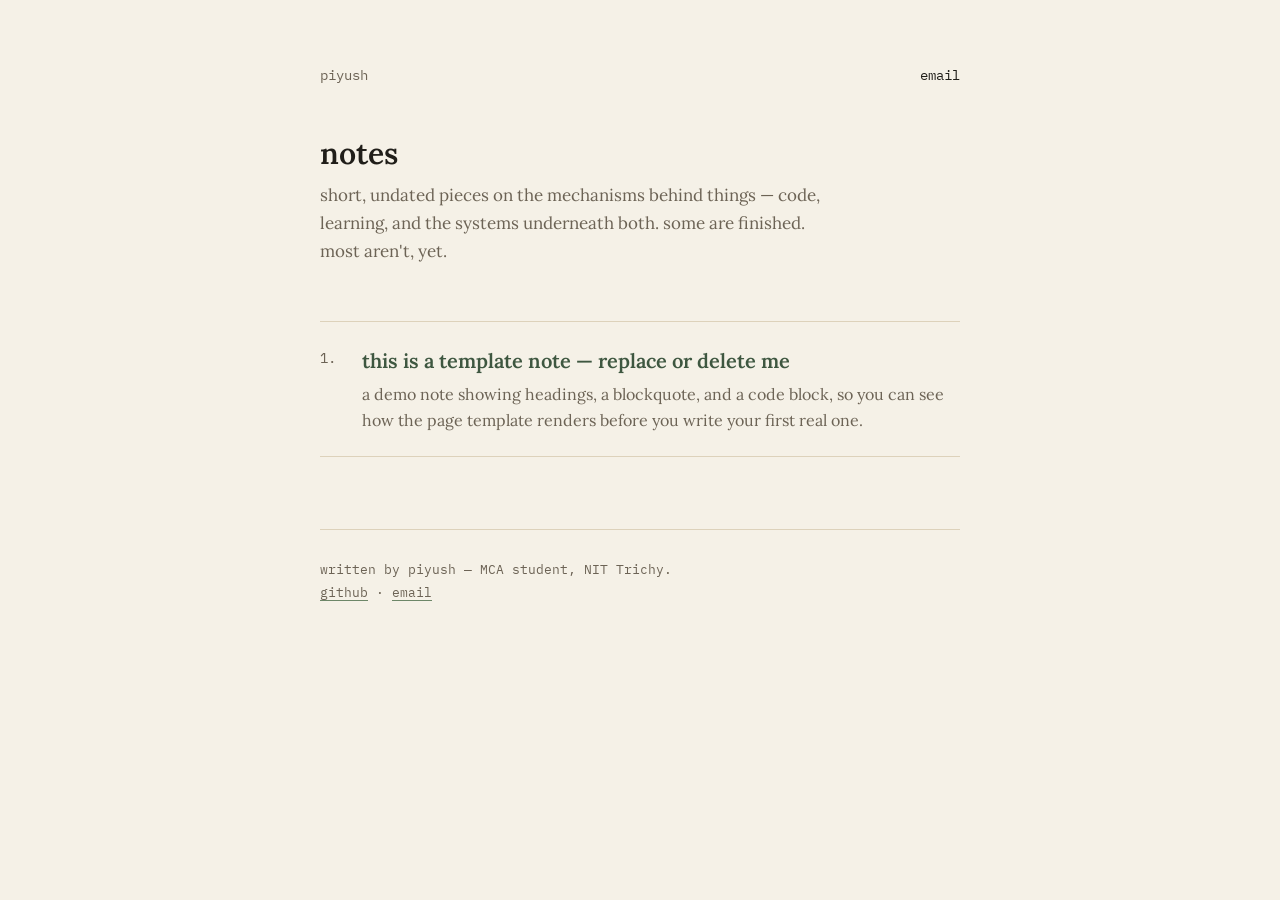
==== index.html @ 85c4b826 "Add files via upload" ====
<!doctype html>
<html lang="en">
<head>
<meta charset="utf-8">
<meta name="viewport" content="width=device-width, initial-scale=1, viewport-fit=cover">
<title>piyush — notes</title>
<meta name="description" content="notes on systems, code, and why things work the way they do.">

<meta property="og:title" content="piyush — notes">
<meta property="og:description" content="notes on systems, code, and why things work the way they do.">
<meta property="og:type" content="website">
<meta name="twitter:card" content="summary">

<link rel="icon" href="data:image/svg+xml,<svg xmlns=%22http://www.w3.org/2000/svg%22 viewBox=%220 0 100 100%22><rect width=%22100%22 height=%22100%22 rx=%2218%22 fill=%22%233e5740%22/><text x=%2250%22 y=%2268%22 font-size=%2260%22 font-family=%22Georgia,serif%22 fill=%22%23f5f1e7%22 text-anchor=%22middle%22>p</text></svg>">
<link rel="stylesheet" href="style.css">
</head>
<body>
<div class="wrap">

  <nav class="site-nav">
    <span>piyush</span>
    <a href="mailto:you@example.com">email</a>
  </nav>

  <h1>notes</h1>
  <p class="tagline">short, undated pieces on the mechanisms behind things — code, learning, and the systems underneath both. some are finished. most aren't, yet.</p>

  <ol class="note-list">
    <li class="note-item">
      <span class="note-num">1.</span>
      <div>
        <h2 class="note-title"><a href="notes/example-note/">this is a template note — replace or delete me</a></h2>
        <p class="note-desc">a demo note showing headings, a blockquote, and a code block, so you can see how the page template renders before you write your first real one.</p>
      </div>
    </li>
  </ol>

  <footer>
    written by piyush — MCA student, NIT Trichy.<br>
    <a href="https://github.com/YOUR-USERNAME">github</a> · <a href="mailto:you@example.com">email</a>
  </footer>

</div>
</body>
</html>
---- style.css ----
@import url('https://fonts.googleapis.com/css2?family=Lora:ital,wght@0,400;0,500;0,600;1,400&family=IBM+Plex+Mono:wght@400;500&display=swap');

:root {
  --bg: #f5f1e7;
  --bg-raised: #efe8d8;
  --ink: #201e19;
  --ink-soft: #6c6355;
  --line: #ddd2bb;
  --accent: #3e5740;
  --accent-soft: #6d8768;
  --serif: 'Lora', Georgia, 'Times New Roman', serif;
  --mono: 'IBM Plex Mono', ui-monospace, SFMono-Regular, Menlo, monospace;
  --max-w: 640px;
}

* { box-sizing: border-box; }

html {
  scroll-padding-top: env(safe-area-inset-top, 0px);
}

body {
  margin: 0;
  background: var(--bg);
  color: var(--ink);
  font-family: var(--serif);
  font-size: 18px;
  line-height: 1.65;
  padding: env(safe-area-inset-top, 0px) 24px env(safe-area-inset-bottom, 24px);
  -webkit-font-smoothing: antialiased;
}

.wrap {
  max-width: var(--max-w);
  margin: 0 auto;
  padding-top: 64px;
}

a {
  color: var(--accent);
  text-decoration-color: var(--accent-soft);
  text-underline-offset: 3px;
}

a:hover { text-decoration-color: var(--accent); }

.site-nav {
  display: flex;
  justify-content: space-between;
  align-items: baseline;
  font-family: var(--mono);
  font-size: 14px;
  color: var(--ink-soft);
  margin-bottom: 48px;
}

.site-nav a { color: var(--ink); text-decoration: none; }
.site-nav a:hover { color: var(--accent); }

h1 {
  font-size: 30px;
  font-weight: 600;
  line-height: 1.25;
  margin: 0 0 8px;
}

.tagline {
  color: var(--ink-soft);
  font-size: 17px;
  margin: 0 0 56px;
  max-width: 46ch;
}

.note-list {
  list-style: none;
  margin: 0;
  padding: 0;
}

.note-item {
  display: grid;
  grid-template-columns: 28px 1fr;
  gap: 4px 14px;
  padding: 22px 0;
  border-top: 1px solid var(--line);
}

.note-item:last-child { border-bottom: 1px solid var(--line); }

.note-num {
  font-family: var(--mono);
  font-size: 14px;
  color: var(--ink-soft);
  padding-top: 3px;
}

.note-title {
  font-size: 20px;
  font-weight: 600;
  margin: 0;
}

.note-title a { text-decoration: none; }
.note-title a:hover { text-decoration: underline; }

.note-desc {
  grid-column: 2;
  color: var(--ink-soft);
  font-size: 16px;
  margin: 4px 0 0;
}

footer {
  border-top: 1px solid var(--line);
  margin-top: 72px;
  padding: 28px 0 48px;
  font-family: var(--mono);
  font-size: 13px;
  color: var(--ink-soft);
  line-height: 1.8;
}

footer a { color: var(--ink-soft); }

/* single note page */
.back {
  display: inline-block;
  font-family: var(--mono);
  font-size: 14px;
  margin-bottom: 40px;
  text-decoration: none;
  color: var(--ink-soft);
}
.back:hover { color: var(--accent); }

.note-meta {
  font-family: var(--mono);
  font-size: 13px;
  color: var(--ink-soft);
  margin: 14px 0 40px;
}

article p { margin: 0 0 22px; }
article h2 { font-size: 22px; margin: 40px 0 14px; }
article h3 { font-size: 19px; margin: 32px 0 12px; }

article blockquote {
  margin: 28px 0;
  padding-left: 18px;
  border-left: 2px solid var(--accent-soft);
  color: var(--ink-soft);
  font-style: italic;
}

article code {
  font-family: var(--mono);
  font-size: 0.85em;
  background: var(--bg-raised);
  padding: 2px 5px;
  border-radius: 3px;
}

article pre {
  background: var(--bg-raised);
  padding: 16px 18px;
  border-radius: 6px;
  overflow-x: auto;
  margin: 28px 0;
}

article pre code { background: none; padding: 0; }

@media (max-width: 480px) {
  body { font-size: 17px; }
  .wrap { padding-top: 40px; }
  h1 { font-size: 26px; }
}
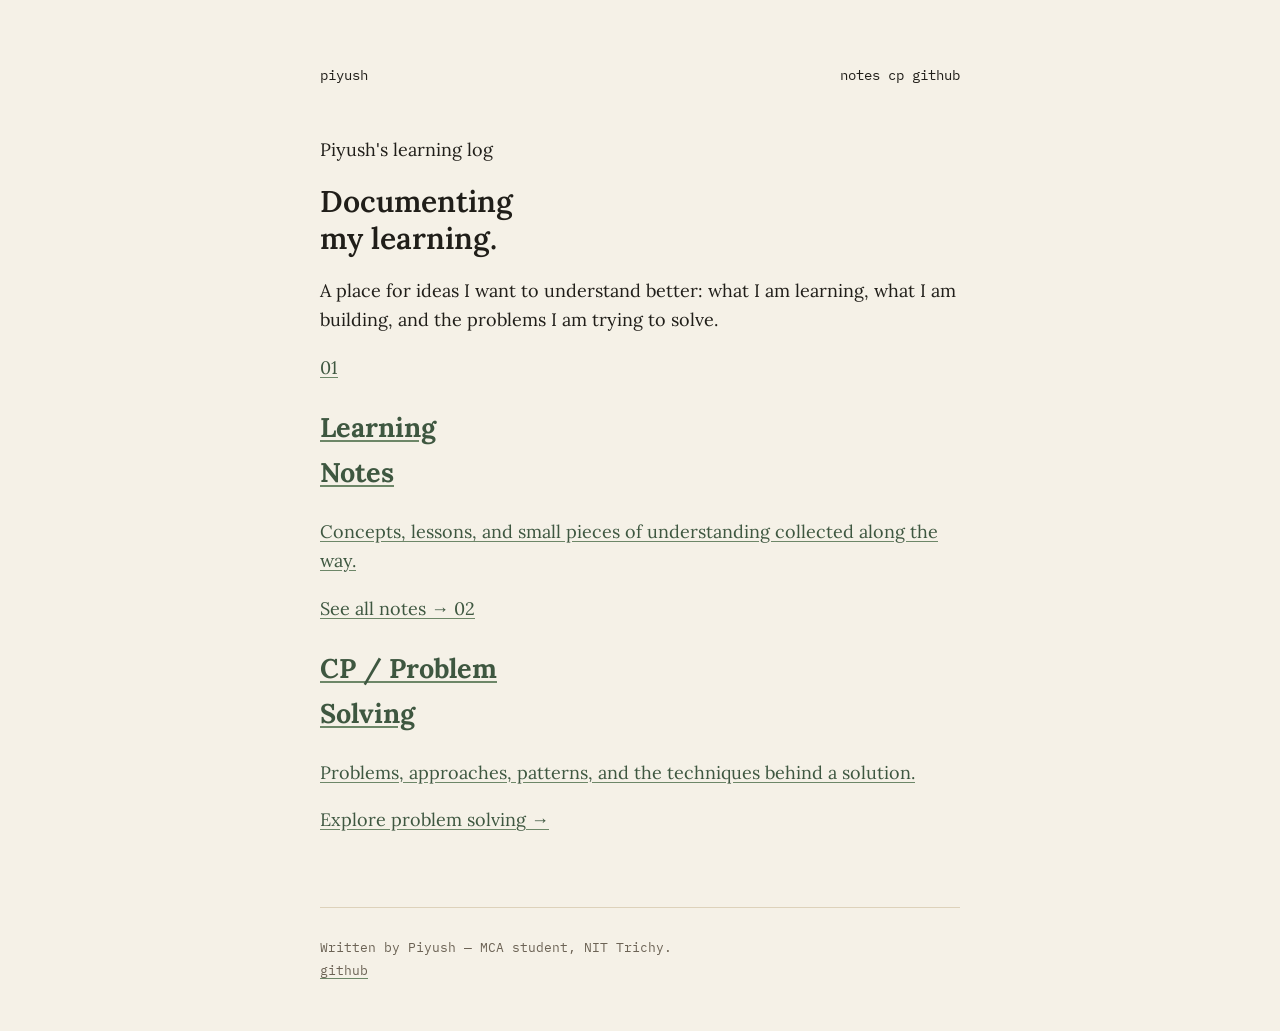
==== commit 45a78de3: "Revise index.html for personal learning documentation Updated the HTML structure and content to refl" ====
--- a/index.html
+++ b/index.html
@@ -1,45 +1,63 @@
 <!doctype html>
 <html lang="en">
 <head>
-<meta charset="utf-8">
-<meta name="viewport" content="width=device-width, initial-scale=1, viewport-fit=cover">
-<title>piyush — notes</title>
-<meta name="description" content="notes on systems, code, and why things work the way they do.">
+  <meta charset="utf-8">
+  <meta name="viewport" content="width=device-width, initial-scale=1, viewport-fit=cover">
+  <title>Piyush — Documenting My Learning</title>
+  <meta name="description" content="Piyush's learning notes and competitive-programming problem-solving journal.">
+  <link rel="stylesheet" href="style.css">
+</head>
 
-<meta property="og:title" content="piyush — notes">
-<meta property="og:description" content="notes on systems, code, and why things work the way they do.">
-<meta property="og:type" content="website">
-<meta name="twitter:card" content="summary">
+<body>
+  <div class="wrap">
+    <nav class="site-nav">
+      <a class="brand" href="./">piyush</a>
 
-<link rel="icon" href="data:image/svg+xml,<svg xmlns=%22http://www.w3.org/2000/svg%22 viewBox=%220 0 100 100%22><rect width=%22100%22 height=%22100%22 rx=%2218%22 fill=%22%233e5740%22/><text x=%2250%22 y=%2268%22 font-size=%2260%22 font-family=%22Georgia,serif%22 fill=%22%23f5f1e7%22 text-anchor=%22middle%22>p</text></svg>">
-<link rel="stylesheet" href="style.css">
-</head>
-<body>
-<div class="wrap">
+      <div class="nav-links">
+        <a href="notes/">notes</a>
+        <a href="cp/">cp</a>
+        <a href="https://github.com/piyushbuildss">github</a>
+      </div>
+    </nav>
 
-  <nav class="site-nav">
-    <span>piyush</span>
-    <a href="mailto:you@example.com">email</a>
-  </nav>
+    <main>
+      <p class="eyebrow">Piyush's learning log</p>
 
-  <h1>notes</h1>
-  <p class="tagline">short, undated pieces on the mechanisms behind things — code, learning, and the systems underneath both. some are finished. most aren't, yet.</p>
+      <h1 class="home-title">
+        Documenting<br>
+        my learning.
+      </h1>
 
-  <ol class="note-list">
-    <li class="note-item">
-      <span class="note-num">1.</span>
-      <div>
-        <h2 class="note-title"><a href="notes/example-note/">this is a template note — replace or delete me</a></h2>
-        <p class="note-desc">a demo note showing headings, a blockquote, and a code block, so you can see how the page template renders before you write your first real one.</p>
-      </div>
-    </li>
-  </ol>
+      <p class="home-intro">
+        A place for ideas I want to understand better: what I am learning,
+        what I am building, and the problems I am trying to solve.
+      </p>
 
-  <footer>
-    written by piyush — MCA student, NIT Trichy.<br>
-    <a href="https://github.com/YOUR-USERNAME">github</a> · <a href="mailto:you@example.com">email</a>
-  </footer>
+      <section class="section-grid">
+        <a class="section-card" href="notes/">
+          <span class="card-number">01</span>
+          <h2>Learning<br>Notes</h2>
+          <p>
+            Concepts, lessons, and small pieces of understanding collected along the way.
+          </p>
+          <span class="card-link">See all notes →</span>
+        </a>
 
-</div>
+        <a class="section-card" href="cp/">
+          <span class="card-number">02</span>
+          <h2>CP / Problem<br>Solving</h2>
+          <p>
+            Problems, approaches, patterns, and the techniques behind a solution.
+          </p>
+          <span class="card-link">Explore problem solving →</span>
+        </a>
+      </section>
+    </main>
+
+    <footer>
+      Written by Piyush — MCA student, NIT Trichy.<br>
+      <a href="https://github.com/piyushbuildss">github</a>
+    </footer>
+  </div>
 </body>
 </html>
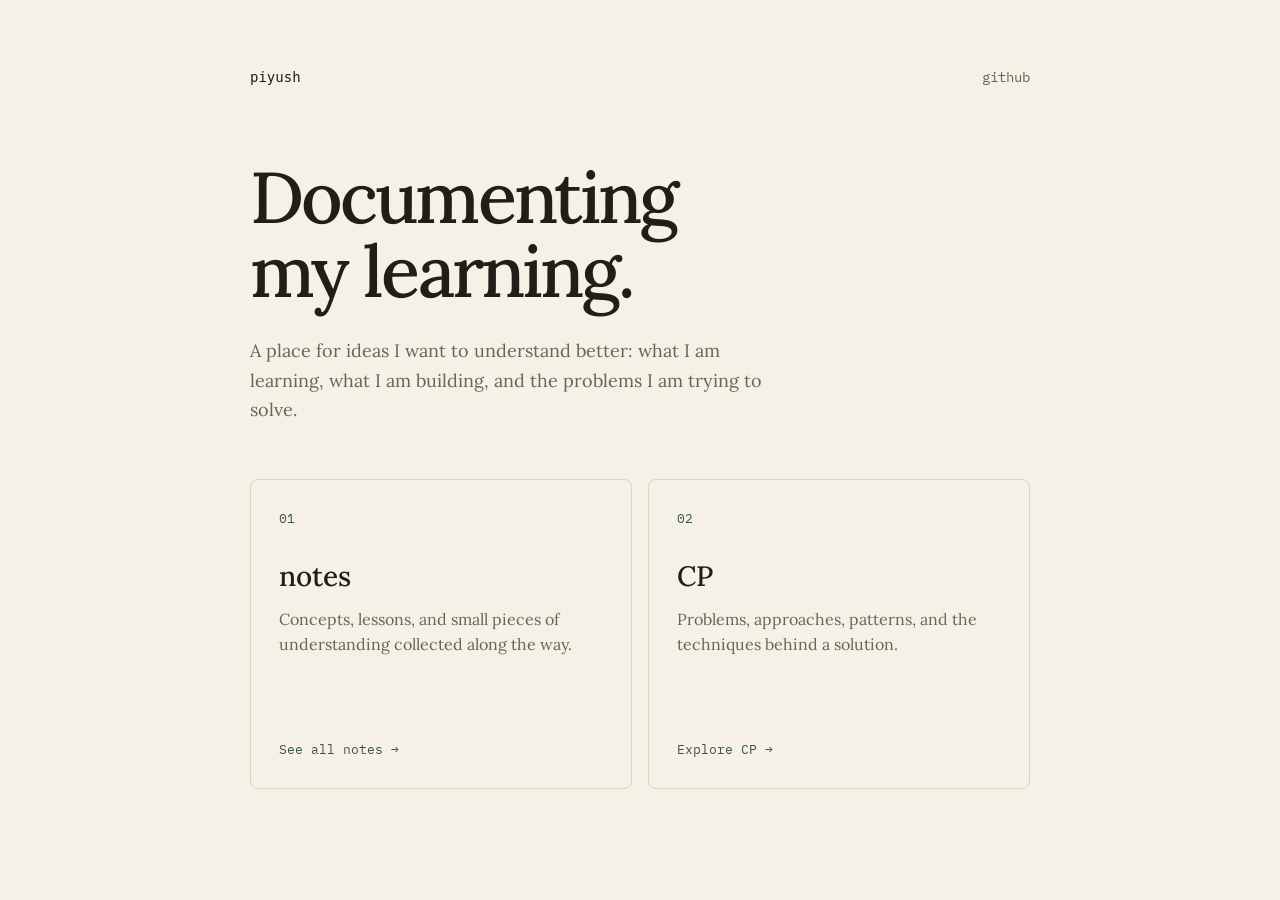
==== commit df4ee5c6: "Refactor navigation and section titles in index.html Removed unnecessary links and updated section t" ====
--- a/index.html
+++ b/index.html
@@ -14,15 +14,11 @@
       <a class="brand" href="./">piyush</a>
 
       <div class="nav-links">
-        <a href="notes/">notes</a>
-        <a href="cp/">cp</a>
         <a href="https://github.com/piyushbuildss">github</a>
       </div>
     </nav>
 
     <main>
-      <p class="eyebrow">Piyush's learning log</p>
-
       <h1 class="home-title">
         Documenting<br>
         my learning.
@@ -36,7 +32,7 @@
       <section class="section-grid">
         <a class="section-card" href="notes/">
           <span class="card-number">01</span>
-          <h2>Learning<br>Notes</h2>
+          <h2>notes</h2>
           <p>
             Concepts, lessons, and small pieces of understanding collected along the way.
           </p>
@@ -45,19 +41,14 @@
 
         <a class="section-card" href="cp/">
           <span class="card-number">02</span>
-          <h2>CP / Problem<br>Solving</h2>
+          <h2>CP</h2>
           <p>
             Problems, approaches, patterns, and the techniques behind a solution.
           </p>
-          <span class="card-link">Explore problem solving →</span>
+          <span class="card-link">Explore CP →</span>
         </a>
       </section>
     </main>
-
-    <footer>
-      Written by Piyush — MCA student, NIT Trichy.<br>
-      <a href="https://github.com/piyushbuildss">github</a>
-    </footer>
   </div>
 </body>
 </html>
--- a/style.css
+++ b/style.css
@@ -10,13 +10,11 @@
   --accent-soft: #6d8768;
   --serif: 'Lora', Georgia, 'Times New Roman', serif;
   --mono: 'IBM Plex Mono', ui-monospace, SFMono-Regular, Menlo, monospace;
-  --max-w: 640px;
+  --max-w: 780px;
 }
 
-* { box-sizing: border-box; }
-
-html {
-  scroll-padding-top: env(safe-area-inset-top, 0px);
+* {
+  box-sizing: border-box;
 }
 
 body {
@@ -26,14 +24,13 @@
   font-family: var(--serif);
   font-size: 18px;
   line-height: 1.65;
-  padding: env(safe-area-inset-top, 0px) 24px env(safe-area-inset-bottom, 24px);
-  -webkit-font-smoothing: antialiased;
+  padding: 24px;
 }
 
 .wrap {
   max-width: var(--max-w);
   margin: 0 auto;
-  padding-top: 64px;
+  padding-top: 42px;
 }
 
 a {
@@ -42,72 +39,101 @@
   text-underline-offset: 3px;
 }
 
-a:hover { text-decoration-color: var(--accent); }
-
 .site-nav {
   display: flex;
   justify-content: space-between;
   align-items: baseline;
   font-family: var(--mono);
   font-size: 14px;
-  color: var(--ink-soft);
-  margin-bottom: 48px;
+  margin-bottom: 72px;
 }
 
-.site-nav a { color: var(--ink); text-decoration: none; }
-.site-nav a:hover { color: var(--accent); }
-
-h1 {
-  font-size: 30px;
-  font-weight: 600;
-  line-height: 1.25;
-  margin: 0 0 8px;
+.brand {
+  color: var(--ink);
+  font-weight: 500;
+  text-decoration: none;
 }
 
-.tagline {
-  color: var(--ink-soft);
-  font-size: 17px;
-  margin: 0 0 56px;
-  max-width: 46ch;
+.nav-links {
+  display: flex;
+  gap: 18px;
 }
 
-.note-list {
-  list-style: none;
-  margin: 0;
-  padding: 0;
+.nav-links a {
+  color: var(--ink-soft);
+  text-decoration: none;
 }
 
-.note-item {
-  display: grid;
-  grid-template-columns: 28px 1fr;
-  gap: 4px 14px;
-  padding: 22px 0;
-  border-top: 1px solid var(--line);
+.eyebrow {
+  font-family: var(--mono);
+  font-size: 13px;
+  color: var(--accent);
+  margin: 0 0 14px;
 }
 
-.note-item:last-child { border-bottom: 1px solid var(--line); }
-
-.note-num {
-  font-family: var(--mono);
-  font-size: 14px;
-  color: var(--ink-soft);
-  padding-top: 3px;
-}
-
-.note-title {
-  font-size: 20px;
-  font-weight: 600;
+.home-title {
+  font-size: clamp(42px, 8vw, 72px);
+  font-weight: 500;
+  letter-spacing: -0.04em;
+  line-height: 1.02;
   margin: 0;
 }
 
-.note-title a { text-decoration: none; }
-.note-title a:hover { text-decoration: underline; }
+.home-intro {
+  max-width: 49ch;
+  color: var(--ink-soft);
+  margin: 28px 0 54px;
+}
 
-.note-desc {
-  grid-column: 2;
+.section-grid {
+  display: grid;
+  grid-template-columns: repeat(2, 1fr);
+  gap: 16px;
+}
+
+.section-card {
+  min-height: 310px;
+  display: flex;
+  flex-direction: column;
+  padding: 28px;
+  border: 1px solid var(--line);
+  border-radius: 8px;
+  color: var(--ink);
+  text-decoration: none;
+}
+
+.section-card:hover {
+  background: var(--bg-raised);
+  border-color: var(--accent-soft);
+  transform: translateY(-3px);
+}
+
+.card-number {
+  font-family: var(--mono);
+  font-size: 13px;
+  color: var(--accent);
+}
+
+.section-card h2 {
+  font-size: 28px;
+  line-height: 1.13;
+  font-weight: 500;
+  margin: 32px 0 14px;
+}
+
+.section-card p {
+  font-size: 16px;
+  line-height: 1.55;
   color: var(--ink-soft);
-  font-size: 16px;
-  margin: 4px 0 0;
+  margin: 0;
+}
+
+.card-link {
+  margin-top: auto;
+  padding-top: 26px;
+  font-family: var(--mono);
+  font-size: 13px;
+  color: var(--accent);
 }
 
 footer {
@@ -117,61 +143,26 @@
   font-family: var(--mono);
   font-size: 13px;
   color: var(--ink-soft);
-  line-height: 1.8;
 }
 
-footer a { color: var(--ink-soft); }
-
-/* single note page */
-.back {
-  display: inline-block;
-  font-family: var(--mono);
-  font-size: 14px;
-  margin-bottom: 40px;
-  text-decoration: none;
+footer a {
   color: var(--ink-soft);
 }
-.back:hover { color: var(--accent); }
 
-.note-meta {
-  font-family: var(--mono);
-  font-size: 13px;
-  color: var(--ink-soft);
-  margin: 14px 0 40px;
+@media (max-width: 600px) {
+  body {
+    font-size: 17px;
+  }
+
+  .wrap {
+    padding-top: 28px;
+  }
+
+  .section-grid {
+    grid-template-columns: 1fr;
+  }
+
+  .section-card {
+    min-height: 250px;
+  }
 }
-
-article p { margin: 0 0 22px; }
-article h2 { font-size: 22px; margin: 40px 0 14px; }
-article h3 { font-size: 19px; margin: 32px 0 12px; }
-
-article blockquote {
-  margin: 28px 0;
-  padding-left: 18px;
-  border-left: 2px solid var(--accent-soft);
-  color: var(--ink-soft);
-  font-style: italic;
-}
-
-article code {
-  font-family: var(--mono);
-  font-size: 0.85em;
-  background: var(--bg-raised);
-  padding: 2px 5px;
-  border-radius: 3px;
-}
-
-article pre {
-  background: var(--bg-raised);
-  padding: 16px 18px;
-  border-radius: 6px;
-  overflow-x: auto;
-  margin: 28px 0;
-}
-
-article pre code { background: none; padding: 0; }
-
-@media (max-width: 480px) {
-  body { font-size: 17px; }
-  .wrap { padding-top: 40px; }
-  h1 { font-size: 26px; }
-}
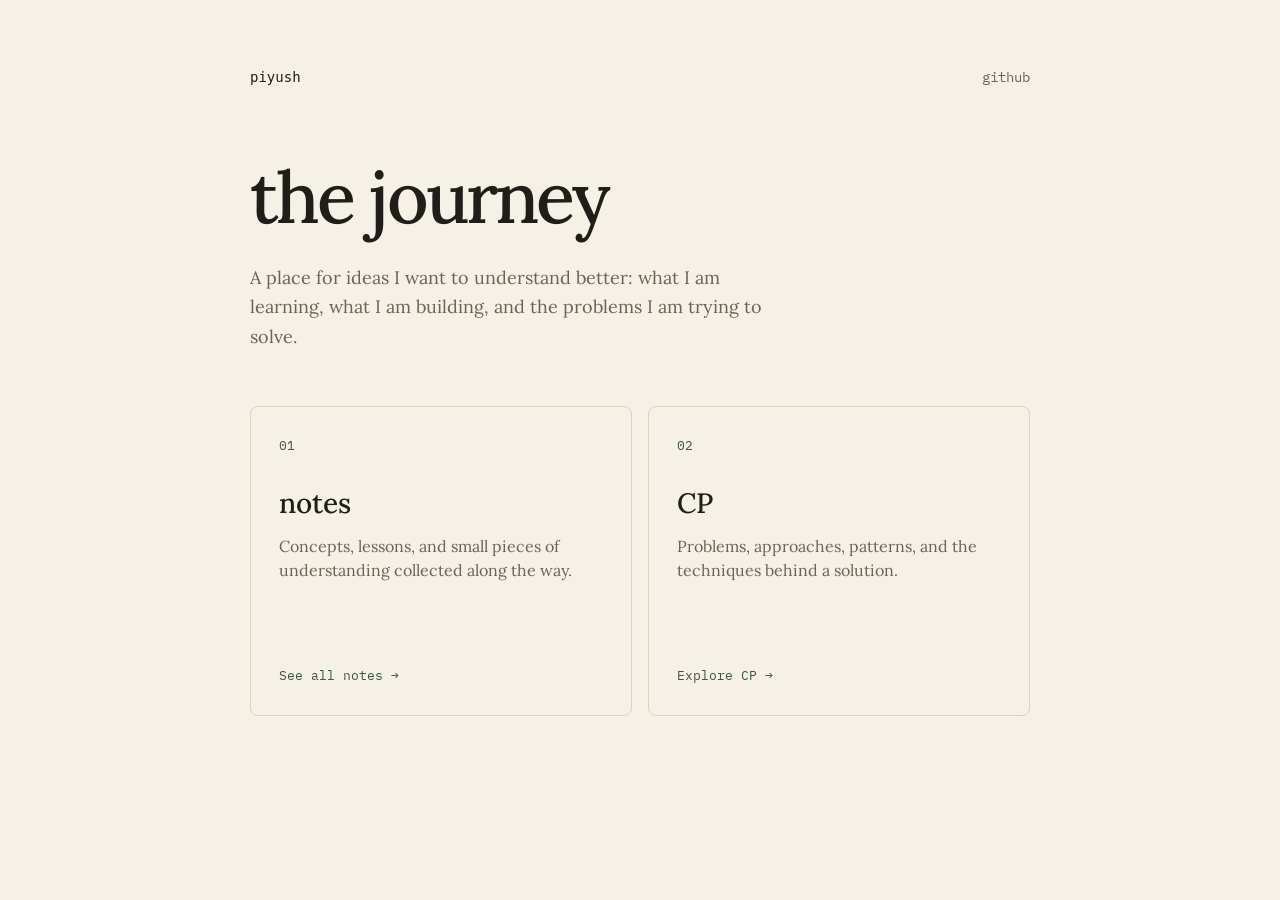
==== commit 7ecbfce8: "Update home title to reflect learning journey" ====
--- a/index.html
+++ b/index.html
@@ -20,8 +20,7 @@
 
     <main>
       <h1 class="home-title">
-        Documenting<br>
-        my learning.
+        the journey
       </h1>
 
       <p class="home-intro">
